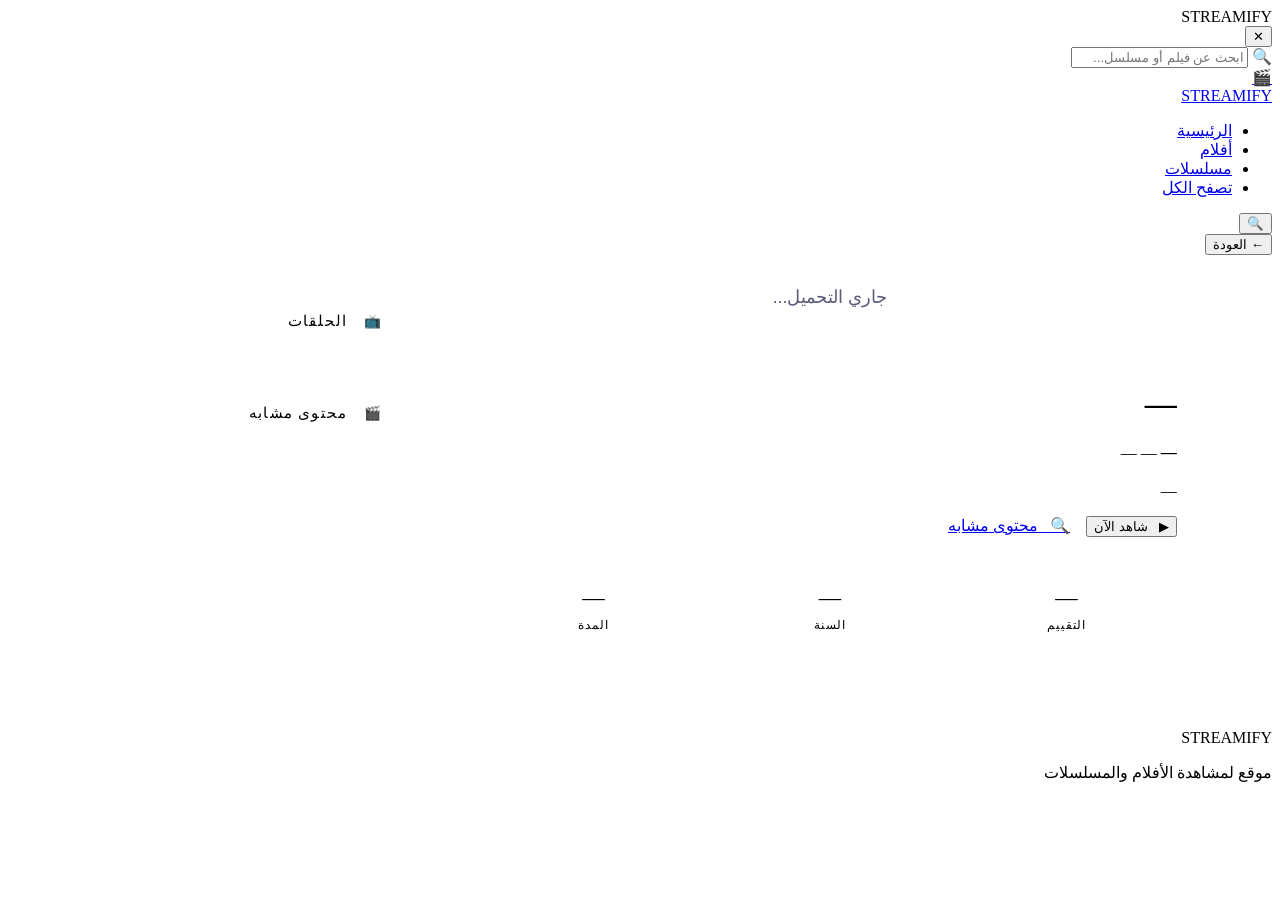
==== player.html @ 0b654dd9 "Add files via upload" ====
<!DOCTYPE html>
<html lang="ar" dir="rtl">
<head>
  <meta charset="UTF-8">
  <meta name="viewport" content="width=device-width, initial-scale=1.0">
  <title>مشاهدة — Streamify</title>
  <link rel="icon" href="data:image/svg+xml,<svg xmlns='http://www.w3.org/2000/svg' viewBox='0 0 100 100'><text y='.9em' font-size='90'>🎬</text></svg>">
  <link rel="stylesheet" href="css/style.css">
  <style>
    /* Extra player page styles */
    .player-layout {
      display: grid;
      grid-template-columns: 1fr 340px;
      gap: 2.5rem;
      max-width: 1400px;
      margin: 0 auto;
      padding: 2rem 5% 4rem;
      align-items: start;
    }

    @media (max-width: 1024px) {
      .player-layout { grid-template-columns: 1fr; }
    }

    /* Left: Video + Info */
    .player-main {}

    /* Right: Episodes / Related */
    .player-sidebar {}

    /* Info Section below video */
    .content-info-box {
      background: var(--bg-card);
      border: 1px solid var(--border);
      border-radius: var(--radius-lg);
      padding: 2rem;
      margin-top: 1.5rem;
    }

    .info-row {
      display: flex;
      gap: 1.5rem;
      align-items: flex-start;
      margin-bottom: 1.5rem;
    }

    .info-poster {
      width: 120px;
      flex-shrink: 0;
      border-radius: var(--radius);
      overflow: hidden;
      box-shadow: var(--shadow-card);
    }

    .info-poster img {
      width: 100%;
      object-fit: cover;
    }

    .info-text { flex: 1; }

    .stat-grid {
      display: grid;
      grid-template-columns: repeat(3, 1fr);
      gap: 1rem;
      margin-top: 1.5rem;
      padding-top: 1.5rem;
      border-top: 1px solid var(--border);
    }

    .stat-item {
      text-align: center;
    }

    .stat-value {
      font-family: var(--font-display);
      font-size: 1.4rem;
      color: var(--accent);
      display: block;
      margin-bottom: 0.25rem;
    }

    .stat-label {
      font-family: var(--font-ui);
      font-size: 0.75rem;
      letter-spacing: 0.08em;
      color: var(--text-muted);
      text-transform: uppercase;
    }

    /* Sidebar panel */
    .sidebar-panel {
      background: var(--bg-card);
      border: 1px solid var(--border);
      border-radius: var(--radius-lg);
      overflow: hidden;
      position: sticky;
      top: calc(var(--nav-height) + 1.5rem);
    }

    .sidebar-panel-header {
      padding: 1.25rem 1.5rem;
      border-bottom: 1px solid var(--border);
      font-family: var(--font-display);
      font-size: 0.95rem;
      letter-spacing: 0.08em;
      display: flex;
      align-items: center;
      gap: 0.75rem;
    }

    .sidebar-panel-header .icon {
      width: 28px; height: 28px;
      background: linear-gradient(135deg, var(--accent), var(--accent-light));
      border-radius: 6px;
      display: flex;
      align-items: center;
      justify-content: center;
      font-size: 0.85rem;
    }

    /* Related mini-cards in sidebar */
    .related-mini {
      padding: 1rem;
      display: flex;
      flex-direction: column;
      gap: 0.75rem;
      max-height: 500px;
      overflow-y: auto;
    }

    .mini-card {
      display: flex;
      gap: 0.75rem;
      align-items: center;
      padding: 0.6rem;
      border-radius: var(--radius);
      cursor: pointer;
      transition: var(--transition);
      border: 1px solid transparent;
    }

    .mini-card:hover {
      background: var(--bg-card-hover);
      border-color: var(--border);
    }

    .mini-card img {
      width: 60px; height: 85px;
      object-fit: cover;
      border-radius: 6px;
      flex-shrink: 0;
      background: var(--bg-secondary);
    }

    .mini-card-info { flex: 1; min-width: 0; }

    .mini-card-title {
      font-family: var(--font-ui);
      font-size: 0.88rem;
      font-weight: 600;
      margin-bottom: 0.35rem;
      white-space: nowrap;
      overflow: hidden;
      text-overflow: ellipsis;
    }

    .mini-card-sub {
      font-size: 0.75rem;
      color: var(--text-muted);
      font-family: var(--font-ui);
      display: flex;
      gap: 0.5rem;
    }

    .mini-card-play {
      width: 32px; height: 32px;
      background: rgba(201,168,76,0.15);
      border: 1px solid var(--accent);
      border-radius: 50%;
      display: flex;
      align-items: center;
      justify-content: center;
      color: var(--accent);
      font-size: 0.75rem;
      flex-shrink: 0;
      transition: var(--transition);
    }

    .mini-card:hover .mini-card-play {
      background: var(--accent);
      color: #0a0806;
    }
  </style>
</head>
<body data-page="player">

  <!-- Loader -->
  <div class="loader-screen" id="loader">
    <div class="loader-logo">STREAMIFY</div>
    <div class="loader-bar"><div class="loader-bar-fill"></div></div>
  </div>

  <!-- Search Overlay -->
  <div class="search-overlay" id="searchOverlay">
    <button class="search-overlay-close">✕</button>
    <div class="search-input-wrap">
      <span class="search-icon">🔍</span>
      <input type="text" id="searchInput" placeholder="ابحث عن فيلم أو مسلسل...">
    </div>
    <div class="search-results" id="searchResults"></div>
  </div>

  <!-- Navigation -->
  <nav class="navbar scrolled">
    <div class="nav-inner">
      <a href="index.html" class="nav-logo">
        <div class="logo-icon">🎬</div>
        <span class="logo-text">STREAMIFY</span>
      </a>
      <ul class="nav-links">
        <li><a href="index.html">الرئيسية</a></li>
        <li><a href="browse.html?filter=movies">أفلام</a></li>
        <li><a href="browse.html?filter=series">مسلسلات</a></li>
        <li><a href="browse.html">تصفح الكل</a></li>
      </ul>
      <div class="nav-right">
        <button class="search-btn">🔍</button>
      </div>
    </div>
  </nav>

  <!-- ═══════════════════════════════════════════
       PLAYER HERO (Backdrop)
       ═══════════════════════════════════════ -->
  <div class="player-hero">
    <div class="player-backdrop" id="playerBackdrop"></div>
    <div style="position:relative;z-index:1;max-width:1400px;margin:0 auto;padding:calc(var(--nav-height) + 1.5rem) 5% 0;">
      <!-- Back Button -->
      <button class="back-btn" onclick="history.back()">
        ← العودة
      </button>
    </div>
  </div>

  <!-- ═══════════════════════════════════════════
       MAIN PLAYER LAYOUT
       ═══════════════════════════════════════ -->
  <div class="player-layout">

    <!-- LEFT: Video + Content Info -->
    <div class="player-main">

      <!-- Video Player -->
      <div class="video-wrapper" id="videoWrap">
        <!-- Video injected by JS -->
        <div style="display:flex;align-items:center;justify-content:center;height:100%;color:#5a5a7a;font-family:'Rajdhani',sans-serif;font-size:1.1rem;">
          جاري التحميل...
        </div>
      </div>

      <!-- Content Info Card -->
      <div class="content-info-box">
        <div class="info-row">
          <!-- Poster (hidden on small screens) -->
          <div class="info-poster" id="infoPoster">
            <img src="" alt="" id="posterImg" onerror="this.parentElement.style.display='none'">
          </div>

          <!-- Text Info -->
          <div class="info-text">
            <h1 class="player-title" id="contentTitle">—</h1>

            <div class="player-meta" id="playerMeta">
              <span id="contentRating" style="color:var(--accent);font-family:var(--font-ui);font-weight:600;">—</span>
              <span id="contentYear" style="color:var(--text-secondary);font-family:var(--font-ui);">—</span>
              <span id="contentDuration" style="color:var(--text-secondary);font-family:var(--font-ui);">—</span>
            </div>

            <div id="contentGenres" style="display:flex;gap:0.5rem;flex-wrap:wrap;margin-bottom:1.25rem;"></div>

            <p class="player-desc" id="contentDesc">—</p>

            <div style="display:flex;gap:1rem;flex-wrap:wrap;">
              <button class="btn btn-primary" onclick="document.getElementById('videoWrap').scrollIntoView({behavior:'smooth'})">
                ▶ &nbsp; شاهد الآن
              </button>
              <a href="browse.html" class="btn btn-secondary">
                🔍 &nbsp; محتوى مشابه
              </a>
            </div>
          </div>
        </div>

        <!-- Stats Grid -->
        <div class="stat-grid">
          <div class="stat-item">
            <span class="stat-value" id="statRating">—</span>
            <span class="stat-label">التقييم</span>
          </div>
          <div class="stat-item">
            <span class="stat-value" id="statYear">—</span>
            <span class="stat-label">السنة</span>
          </div>
          <div class="stat-item">
            <span class="stat-value" id="statDuration">—</span>
            <span class="stat-label">المدة</span>
          </div>
        </div>
      </div>

    </div>

    <!-- RIGHT: Sidebar (Episodes or Related) -->
    <div class="player-sidebar">

      <!-- Episodes Panel (for series — shown/hidden by JS) -->
      <div class="sidebar-panel" id="episodesPanel">
        <div class="sidebar-panel-header">
          <div class="icon">📺</div>
          الحلقات
        </div>
        <div class="season-selector" id="seasonSelector"></div>
        <div class="episodes-list" id="episodesList"></div>
      </div>

      <!-- Related Content Panel -->
      <div class="sidebar-panel" style="margin-top:1.5rem;" id="relatedPanel">
        <div class="sidebar-panel-header">
          <div class="icon">🎬</div>
          محتوى مشابه
        </div>
        <div class="related-mini" id="relatedGrid"></div>
      </div>

    </div>

  </div>

  <!-- Footer -->
  <footer>
    <div class="footer-inner">
      <div class="footer-logo">STREAMIFY</div>
      <p class="footer-text">موقع لمشاهدة الأفلام والمسلسلات</p>
    </div>
  </footer>

  <div class="toast" id="toast"></div>

  <script src="js/content.js"></script>
  <script src="js/app.js"></script>
  <script>
    // ─── Patch player page for sidebar related cards ──────────
    // Override renderRelated to use mini-card style in sidebar
    document.addEventListener('DOMContentLoaded', () => {
      // Wait for initPlayerPage to run, then patch relatedGrid
      setTimeout(() => {
        const relatedGrid = document.getElementById('relatedGrid');
        if (!relatedGrid) return;

        const params  = new URLSearchParams(location.search);
        const id      = params.get('id');
        const type    = params.get('type') || 'movie';

        const ALL = [
          ...STREAMIFY_DATA.movies.map(m => ({ ...m, type: 'movie' })),
          ...STREAMIFY_DATA.series.map(s => ({ ...s, type: 'series' }))
        ];

        const related = ALL.filter(i => i.id !== id && i.type === type).slice(0, 8);

        relatedGrid.innerHTML = related.map(item => `
          <div class="mini-card" onclick="location.href='player.html?id=${item.id}&type=${item.type}'">
            <img src="${item.poster}" alt="${item.titleAr || item.title}"
                 onerror="this.src='data:image/svg+xml,%3Csvg xmlns=\'http://www.w3.org/2000/svg\' width=\'60\' height=\'85\'%3E%3Crect fill=\'%2312121f\' width=\'60\' height=\'85\'/%3E%3C/svg%3E'">
            <div class="mini-card-info">
              <div class="mini-card-title">${item.titleAr || item.title}</div>
              <div class="mini-card-sub">
                <span>⭐ ${item.rating}</span>
                <span>${item.year}</span>
              </div>
            </div>
            <div class="mini-card-play">▶</div>
          </div>`
        ).join('');

        // Also fill stat grid
        const content = type === 'movie'
          ? (STREAMIFY_DATA.movies.find(m => m.id === id) || STREAMIFY_DATA.featured)
          : STREAMIFY_DATA.series.find(s => s.id === id);

        if (content) {
          const sr = document.getElementById('statRating');
          const sy = document.getElementById('statYear');
          const sd = document.getElementById('statDuration');
          const pi = document.getElementById('posterImg');

          if (sr) sr.textContent = content.rating || '—';
          if (sy) sy.textContent = content.year || '—';
          if (sd) sd.textContent = content.duration || (content.seasons ? content.seasons : '—');
          if (pi) { pi.src = content.poster; pi.alt = content.title; }
        }

      }, 200);
    });
  </script>
</body>
</html>
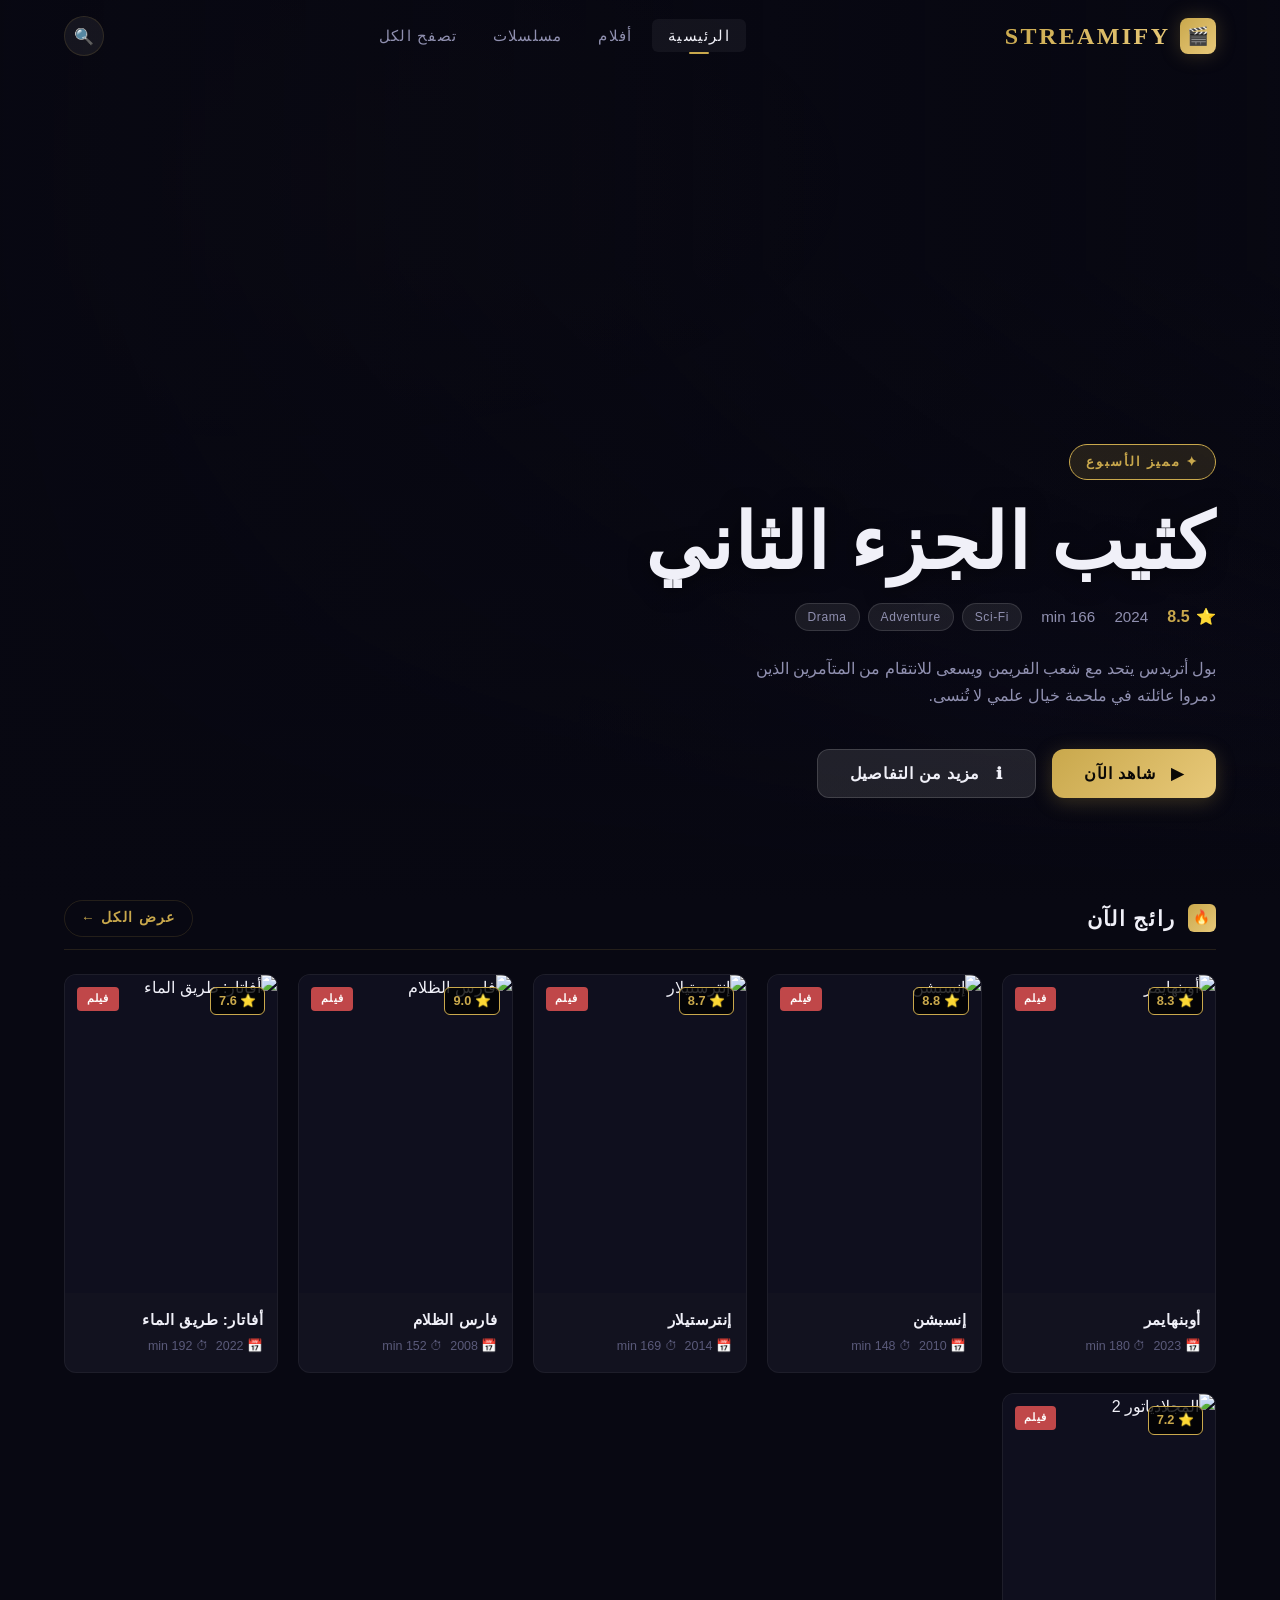
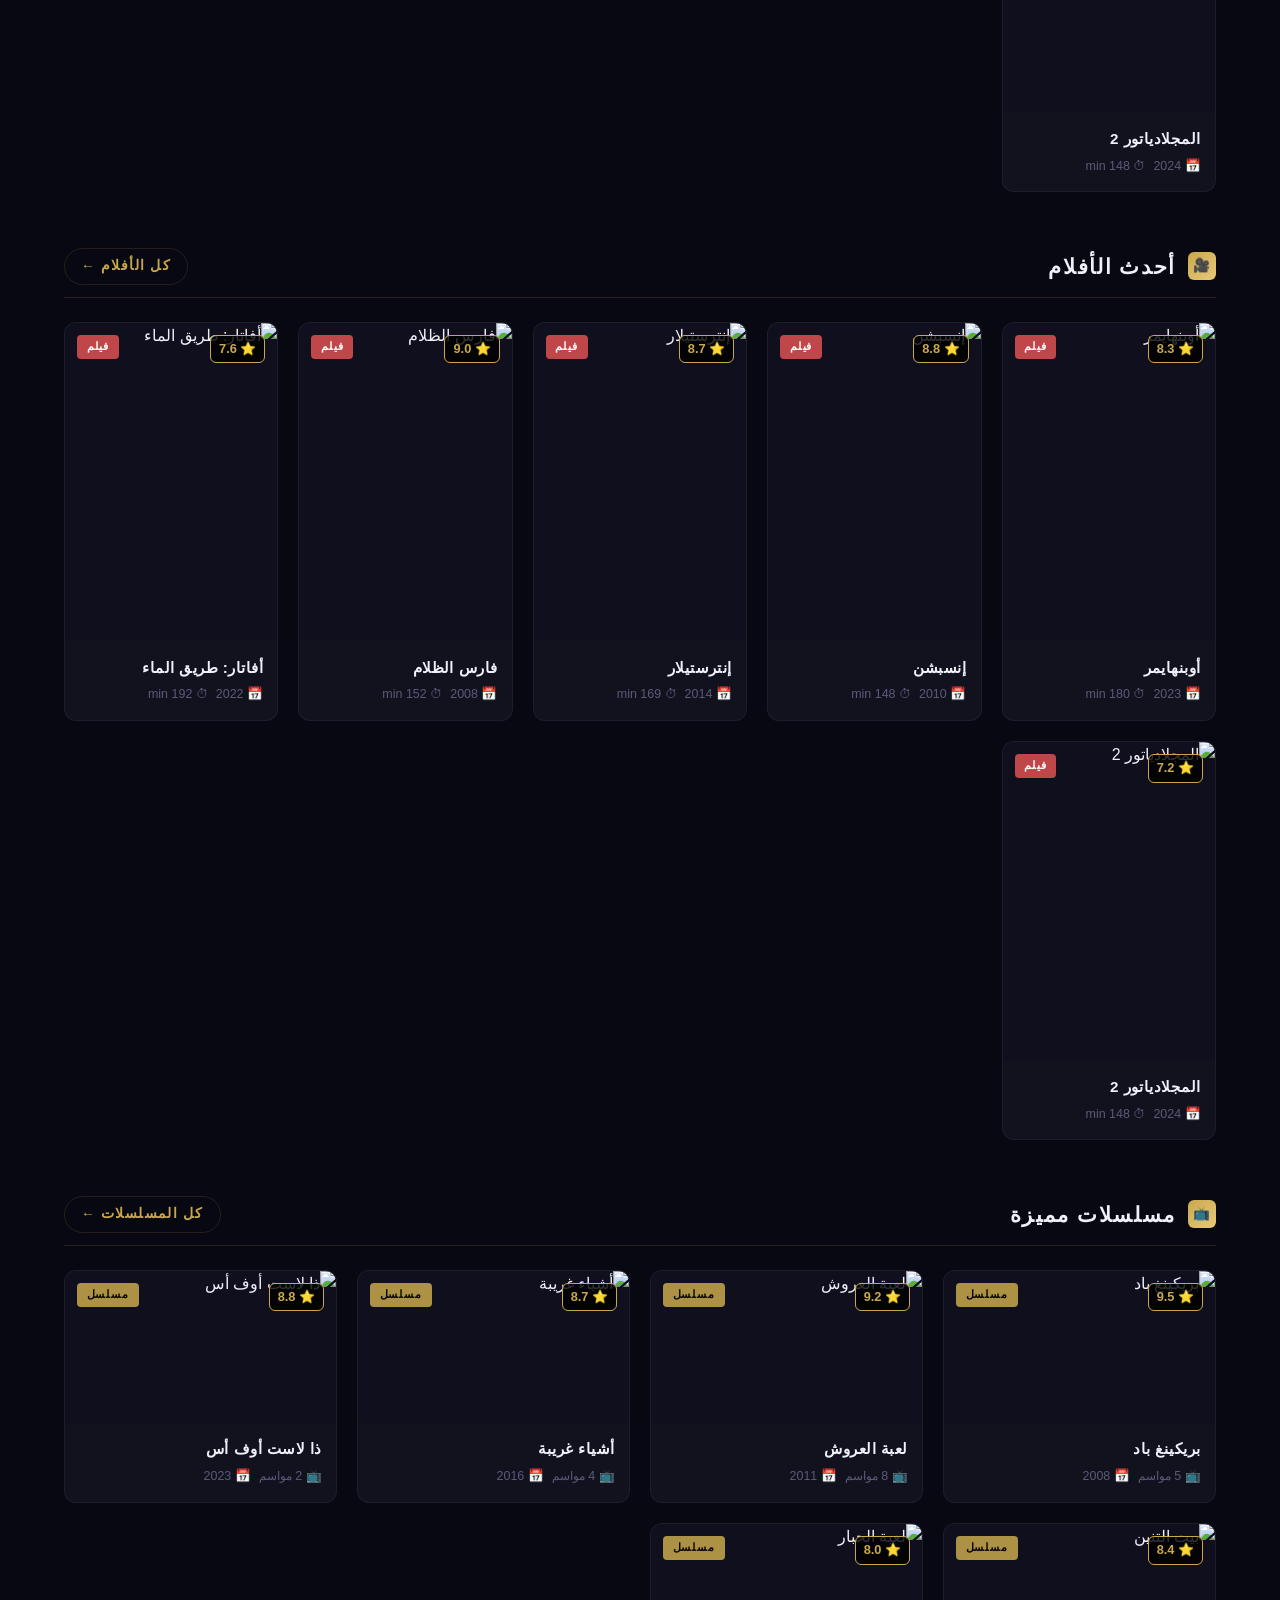
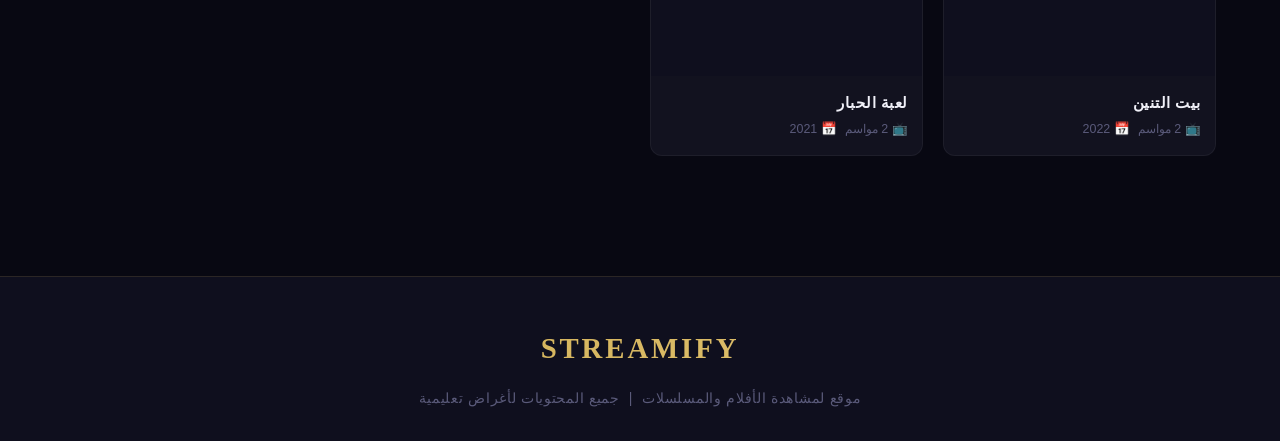
==== commit f68b3d4b: "Update player.html" ====
--- a/player.html
+++ b/player.html
@@ -7,201 +7,47 @@
   <link rel="icon" href="data:image/svg+xml,<svg xmlns='http://www.w3.org/2000/svg' viewBox='0 0 100 100'><text y='.9em' font-size='90'>🎬</text></svg>">
   <link rel="stylesheet" href="css/style.css">
   <style>
-    /* Extra player page styles */
-    .player-layout {
-      display: grid;
-      grid-template-columns: 1fr 340px;
-      gap: 2.5rem;
-      max-width: 1400px;
-      margin: 0 auto;
-      padding: 2rem 5% 4rem;
-      align-items: start;
-    }
-
-    @media (max-width: 1024px) {
-      .player-layout { grid-template-columns: 1fr; }
-    }
-
-    /* Left: Video + Info */
-    .player-main {}
-
-    /* Right: Episodes / Related */
-    .player-sidebar {}
-
-    /* Info Section below video */
-    .content-info-box {
-      background: var(--bg-card);
-      border: 1px solid var(--border);
-      border-radius: var(--radius-lg);
-      padding: 2rem;
-      margin-top: 1.5rem;
-    }
-
-    .info-row {
-      display: flex;
-      gap: 1.5rem;
-      align-items: flex-start;
-      margin-bottom: 1.5rem;
-    }
-
-    .info-poster {
-      width: 120px;
-      flex-shrink: 0;
-      border-radius: var(--radius);
-      overflow: hidden;
-      box-shadow: var(--shadow-card);
-    }
-
-    .info-poster img {
-      width: 100%;
-      object-fit: cover;
-    }
-
+    .player-layout { display: grid; grid-template-columns: 1fr 340px; gap: 2.5rem; max-width: 1400px; margin: 0 auto; padding: 2rem 5% 4rem; align-items: start; }
+    @media (max-width: 1024px) { .player-layout { grid-template-columns: 1fr; } }
+    .content-info-box { background: var(--bg-card); border: 1px solid var(--border); border-radius: var(--radius-lg); padding: 2rem; margin-top: 1.5rem; }
+    .info-row { display: flex; gap: 1.5rem; align-items: flex-start; margin-bottom: 1.5rem; }
+    .info-poster { width: 120px; flex-shrink: 0; border-radius: var(--radius); overflow: hidden; box-shadow: var(--shadow-card); }
+    .info-poster img { width: 100%; object-fit: cover; }
     .info-text { flex: 1; }
-
-    .stat-grid {
-      display: grid;
-      grid-template-columns: repeat(3, 1fr);
-      gap: 1rem;
-      margin-top: 1.5rem;
-      padding-top: 1.5rem;
-      border-top: 1px solid var(--border);
-    }
-
-    .stat-item {
-      text-align: center;
-    }
-
-    .stat-value {
-      font-family: var(--font-display);
-      font-size: 1.4rem;
-      color: var(--accent);
-      display: block;
-      margin-bottom: 0.25rem;
-    }
-
-    .stat-label {
-      font-family: var(--font-ui);
-      font-size: 0.75rem;
-      letter-spacing: 0.08em;
-      color: var(--text-muted);
-      text-transform: uppercase;
-    }
-
-    /* Sidebar panel */
-    .sidebar-panel {
-      background: var(--bg-card);
-      border: 1px solid var(--border);
-      border-radius: var(--radius-lg);
-      overflow: hidden;
-      position: sticky;
-      top: calc(var(--nav-height) + 1.5rem);
-    }
-
-    .sidebar-panel-header {
-      padding: 1.25rem 1.5rem;
-      border-bottom: 1px solid var(--border);
-      font-family: var(--font-display);
-      font-size: 0.95rem;
-      letter-spacing: 0.08em;
-      display: flex;
-      align-items: center;
-      gap: 0.75rem;
-    }
-
-    .sidebar-panel-header .icon {
-      width: 28px; height: 28px;
-      background: linear-gradient(135deg, var(--accent), var(--accent-light));
-      border-radius: 6px;
-      display: flex;
-      align-items: center;
-      justify-content: center;
-      font-size: 0.85rem;
-    }
-
-    /* Related mini-cards in sidebar */
-    .related-mini {
-      padding: 1rem;
-      display: flex;
-      flex-direction: column;
-      gap: 0.75rem;
-      max-height: 500px;
-      overflow-y: auto;
-    }
-
-    .mini-card {
-      display: flex;
-      gap: 0.75rem;
-      align-items: center;
-      padding: 0.6rem;
-      border-radius: var(--radius);
-      cursor: pointer;
-      transition: var(--transition);
-      border: 1px solid transparent;
-    }
-
-    .mini-card:hover {
-      background: var(--bg-card-hover);
-      border-color: var(--border);
-    }
-
-    .mini-card img {
-      width: 60px; height: 85px;
-      object-fit: cover;
-      border-radius: 6px;
-      flex-shrink: 0;
-      background: var(--bg-secondary);
-    }
-
+    .stat-grid { display: grid; grid-template-columns: repeat(3,1fr); gap: 1rem; margin-top: 1.5rem; padding-top: 1.5rem; border-top: 1px solid var(--border); }
+    .stat-item { text-align: center; }
+    .stat-value { font-family: var(--font-display); font-size: 1.4rem; color: var(--accent); display: block; margin-bottom: .25rem; }
+    .stat-label { font-family: var(--font-ui); font-size: .75rem; letter-spacing: .08em; color: var(--text-muted); text-transform: uppercase; }
+
+    /* Servers Bar */
+    .servers-bar { display: flex; align-items: center; gap: .6rem; flex-wrap: wrap; margin-bottom: .75rem; padding: .75rem 1rem; background: var(--bg-card); border: 1px solid var(--border); border-radius: var(--radius); }
+    .servers-label { font-family: var(--font-ui); font-size: .8rem; font-weight: 700; letter-spacing: .1em; text-transform: uppercase; color: var(--text-muted); margin-left: .5rem; }
+    .server-btn { padding: .4rem 1rem; border-radius: 20px; font-family: var(--font-ui); font-size: .85rem; font-weight: 600; border: 1px solid var(--border); color: var(--text-secondary); background: transparent; cursor: pointer; transition: var(--transition); white-space: nowrap; }
+    .server-btn:hover { border-color: var(--accent); color: var(--accent); }
+    .server-btn.active { background: linear-gradient(135deg,var(--accent),var(--accent-light)); border-color: transparent; color: #0a0806; }
+
+    /* Sidebar */
+    .sidebar-panel { background: var(--bg-card); border: 1px solid var(--border); border-radius: var(--radius-lg); overflow: hidden; position: sticky; top: calc(var(--nav-height) + 1.5rem); }
+    .sidebar-panel-header { padding: 1.25rem 1.5rem; border-bottom: 1px solid var(--border); font-family: var(--font-display); font-size: .95rem; letter-spacing: .08em; display: flex; align-items: center; gap: .75rem; }
+    .sidebar-panel-header .icon { width: 28px; height: 28px; background: linear-gradient(135deg,var(--accent),var(--accent-light)); border-radius: 6px; display: flex; align-items: center; justify-content: center; font-size: .85rem; }
+    .related-mini { padding: 1rem; display: flex; flex-direction: column; gap: .75rem; max-height: 500px; overflow-y: auto; }
+    .mini-card { display: flex; gap: .75rem; align-items: center; padding: .6rem; border-radius: var(--radius); cursor: pointer; transition: var(--transition); border: 1px solid transparent; }
+    .mini-card:hover { background: var(--bg-card-hover); border-color: var(--border); }
+    .mini-card img { width: 60px; height: 85px; object-fit: cover; border-radius: 6px; flex-shrink: 0; background: var(--bg-secondary); }
     .mini-card-info { flex: 1; min-width: 0; }
-
-    .mini-card-title {
-      font-family: var(--font-ui);
-      font-size: 0.88rem;
-      font-weight: 600;
-      margin-bottom: 0.35rem;
-      white-space: nowrap;
-      overflow: hidden;
-      text-overflow: ellipsis;
-    }
-
-    .mini-card-sub {
-      font-size: 0.75rem;
-      color: var(--text-muted);
-      font-family: var(--font-ui);
-      display: flex;
-      gap: 0.5rem;
-    }
-
-    .mini-card-play {
-      width: 32px; height: 32px;
-      background: rgba(201,168,76,0.15);
-      border: 1px solid var(--accent);
-      border-radius: 50%;
-      display: flex;
-      align-items: center;
-      justify-content: center;
-      color: var(--accent);
-      font-size: 0.75rem;
-      flex-shrink: 0;
-      transition: var(--transition);
-    }
-
-    .mini-card:hover .mini-card-play {
-      background: var(--accent);
-      color: #0a0806;
-    }
+    .mini-card-title { font-family: var(--font-ui); font-size: .88rem; font-weight: 600; margin-bottom: .35rem; white-space: nowrap; overflow: hidden; text-overflow: ellipsis; }
+    .mini-card-sub { font-size: .75rem; color: var(--text-muted); font-family: var(--font-ui); display: flex; gap: .5rem; }
+    .mini-card-play { width: 32px; height: 32px; background: rgba(201,168,76,.15); border: 1px solid var(--accent); border-radius: 50%; display: flex; align-items: center; justify-content: center; color: var(--accent); font-size: .75rem; flex-shrink: 0; transition: var(--transition); }
+    .mini-card:hover .mini-card-play { background: var(--accent); color: #0a0806; }
   </style>
 </head>
 <body data-page="player">
 
-  <!-- Loader -->
   <div class="loader-screen" id="loader">
     <div class="loader-logo">STREAMIFY</div>
     <div class="loader-bar"><div class="loader-bar-fill"></div></div>
   </div>
 
-  <!-- Search Overlay -->
   <div class="search-overlay" id="searchOverlay">
     <button class="search-overlay-close">✕</button>
     <div class="search-input-wrap">
@@ -211,7 +57,6 @@
     <div class="search-results" id="searchResults"></div>
   </div>
 
-  <!-- Navigation -->
   <nav class="navbar scrolled">
     <div class="nav-inner">
       <a href="index.html" class="nav-logo">
@@ -224,185 +69,217 @@
         <li><a href="browse.html?filter=series">مسلسلات</a></li>
         <li><a href="browse.html">تصفح الكل</a></li>
       </ul>
-      <div class="nav-right">
-        <button class="search-btn">🔍</button>
-      </div>
+      <div class="nav-right"><button class="search-btn">🔍</button></div>
     </div>
   </nav>
 
-  <!-- ═══════════════════════════════════════════
-       PLAYER HERO (Backdrop)
-       ═══════════════════════════════════════ -->
   <div class="player-hero">
     <div class="player-backdrop" id="playerBackdrop"></div>
     <div style="position:relative;z-index:1;max-width:1400px;margin:0 auto;padding:calc(var(--nav-height) + 1.5rem) 5% 0;">
-      <!-- Back Button -->
-      <button class="back-btn" onclick="history.back()">
-        ← العودة
-      </button>
-    </div>
-  </div>
-
-  <!-- ═══════════════════════════════════════════
-       MAIN PLAYER LAYOUT
-       ═══════════════════════════════════════ -->
+      <button class="back-btn" onclick="history.back()">← العودة</button>
+    </div>
+  </div>
+
   <div class="player-layout">
-
-    <!-- LEFT: Video + Content Info -->
     <div class="player-main">
 
-      <!-- Video Player -->
+      <!-- Servers Bar -->
+      <div class="servers-bar" id="serversBar" style="display:none;">
+        <span class="servers-label">🖥️ السرفر:</span>
+      </div>
+
+      <!-- Video -->
       <div class="video-wrapper" id="videoWrap">
-        <!-- Video injected by JS -->
-        <div style="display:flex;align-items:center;justify-content:center;height:100%;color:#5a5a7a;font-family:'Rajdhani',sans-serif;font-size:1.1rem;">
-          جاري التحميل...
-        </div>
-      </div>
-
-      <!-- Content Info Card -->
+        <div style="display:flex;align-items:center;justify-content:center;height:100%;color:#5a5a7a;font-family:'Rajdhani',sans-serif;font-size:1.1rem;">جاري التحميل...</div>
+      </div>
+
+      <!-- Info -->
       <div class="content-info-box">
         <div class="info-row">
-          <!-- Poster (hidden on small screens) -->
           <div class="info-poster" id="infoPoster">
             <img src="" alt="" id="posterImg" onerror="this.parentElement.style.display='none'">
           </div>
-
-          <!-- Text Info -->
           <div class="info-text">
             <h1 class="player-title" id="contentTitle">—</h1>
-
-            <div class="player-meta" id="playerMeta">
+            <div class="player-meta">
               <span id="contentRating" style="color:var(--accent);font-family:var(--font-ui);font-weight:600;">—</span>
               <span id="contentYear" style="color:var(--text-secondary);font-family:var(--font-ui);">—</span>
               <span id="contentDuration" style="color:var(--text-secondary);font-family:var(--font-ui);">—</span>
             </div>
-
-            <div id="contentGenres" style="display:flex;gap:0.5rem;flex-wrap:wrap;margin-bottom:1.25rem;"></div>
-
+            <div id="contentGenres" style="display:flex;gap:.5rem;flex-wrap:wrap;margin-bottom:1.25rem;"></div>
             <p class="player-desc" id="contentDesc">—</p>
-
             <div style="display:flex;gap:1rem;flex-wrap:wrap;">
-              <button class="btn btn-primary" onclick="document.getElementById('videoWrap').scrollIntoView({behavior:'smooth'})">
-                ▶ &nbsp; شاهد الآن
-              </button>
-              <a href="browse.html" class="btn btn-secondary">
-                🔍 &nbsp; محتوى مشابه
-              </a>
+              <button class="btn btn-primary" onclick="document.getElementById('videoWrap').scrollIntoView({behavior:'smooth'})">▶ &nbsp; شاهد الآن</button>
+              <a href="browse.html" class="btn btn-secondary">🔍 &nbsp; محتوى مشابه</a>
             </div>
           </div>
         </div>
-
-        <!-- Stats Grid -->
         <div class="stat-grid">
-          <div class="stat-item">
-            <span class="stat-value" id="statRating">—</span>
-            <span class="stat-label">التقييم</span>
-          </div>
-          <div class="stat-item">
-            <span class="stat-value" id="statYear">—</span>
-            <span class="stat-label">السنة</span>
-          </div>
-          <div class="stat-item">
-            <span class="stat-value" id="statDuration">—</span>
-            <span class="stat-label">المدة</span>
-          </div>
+          <div class="stat-item"><span class="stat-value" id="statRating">—</span><span class="stat-label">التقييم</span></div>
+          <div class="stat-item"><span class="stat-value" id="statYear">—</span><span class="stat-label">السنة</span></div>
+          <div class="stat-item"><span class="stat-value" id="statDuration">—</span><span class="stat-label">المدة / مواسم</span></div>
         </div>
       </div>
-
-    </div>
-
-    <!-- RIGHT: Sidebar (Episodes or Related) -->
+    </div>
+
     <div class="player-sidebar">
-
-      <!-- Episodes Panel (for series — shown/hidden by JS) -->
       <div class="sidebar-panel" id="episodesPanel">
-        <div class="sidebar-panel-header">
-          <div class="icon">📺</div>
-          الحلقات
-        </div>
+        <div class="sidebar-panel-header"><div class="icon">📺</div>الحلقات</div>
         <div class="season-selector" id="seasonSelector"></div>
         <div class="episodes-list" id="episodesList"></div>
       </div>
-
-      <!-- Related Content Panel -->
-      <div class="sidebar-panel" style="margin-top:1.5rem;" id="relatedPanel">
-        <div class="sidebar-panel-header">
-          <div class="icon">🎬</div>
-          محتوى مشابه
-        </div>
+      <div class="sidebar-panel" style="margin-top:1.5rem;">
+        <div class="sidebar-panel-header"><div class="icon">🎬</div>محتوى مشابه</div>
         <div class="related-mini" id="relatedGrid"></div>
       </div>
-
-    </div>
-
-  </div>
-
-  <!-- Footer -->
+    </div>
+  </div>
+
   <footer>
     <div class="footer-inner">
       <div class="footer-logo">STREAMIFY</div>
       <p class="footer-text">موقع لمشاهدة الأفلام والمسلسلات</p>
     </div>
   </footer>
-
   <div class="toast" id="toast"></div>
 
   <script src="js/content.js"></script>
   <script src="js/app.js"></script>
   <script>
-    // ─── Patch player page for sidebar related cards ──────────
-    // Override renderRelated to use mini-card style in sidebar
-    document.addEventListener('DOMContentLoaded', () => {
-      // Wait for initPlayerPage to run, then patch relatedGrid
-      setTimeout(() => {
-        const relatedGrid = document.getElementById('relatedGrid');
-        if (!relatedGrid) return;
-
-        const params  = new URLSearchParams(location.search);
-        const id      = params.get('id');
-        const type    = params.get('type') || 'movie';
-
-        const ALL = [
-          ...STREAMIFY_DATA.movies.map(m => ({ ...m, type: 'movie' })),
-          ...STREAMIFY_DATA.series.map(s => ({ ...s, type: 'series' }))
-        ];
-
+  // ══════════════════════════════════════════════════════════
+  //  Multi-server video injection
+  // ══════════════════════════════════════════════════════════
+  function injectVideo(url, videoWrap) {
+    if (!url) {
+      videoWrap.innerHTML = `<div style="display:flex;align-items:center;justify-content:center;height:100%;color:#9090b0;font-family:'Rajdhani',sans-serif;font-size:1.1rem;flex-direction:column;gap:1rem;"><span style="font-size:3rem">🎬</span>الفيديو غير متاح</div>`;
+      return;
+    }
+    if (url.match(/\.(mp4|mkv|webm|m3u8)(\?|$)/i)) {
+      videoWrap.innerHTML = `<video controls src="${url}" style="position:absolute;inset:0;width:100%;height:100%;"></video>`;
+    } else {
+      videoWrap.innerHTML = `<iframe src="${url}" allowfullscreen allow="autoplay; encrypted-media; fullscreen" referrerpolicy="no-referrer"></iframe>`;
+    }
+  }
+
+  function loadEpisodeWithServers(ep) {
+    const videoWrap = document.getElementById('videoWrap');
+    const serversBar = document.getElementById('serversBar');
+    const servers = ep.servers || [];
+
+    if (servers.length > 1 && serversBar) {
+      serversBar.style.display = 'flex';
+      // Clear old buttons (keep label)
+      serversBar.innerHTML = '<span class="servers-label">🖥️ السرفر:</span>';
+      servers.forEach((srv, i) => {
+        const btn = document.createElement('button');
+        btn.className = 'server-btn' + (i === 0 ? ' active' : '');
+        btn.textContent = srv.label || `سرفر ${i + 1}`;
+        btn.addEventListener('click', () => {
+          serversBar.querySelectorAll('.server-btn').forEach(b => b.classList.remove('active'));
+          btn.classList.add('active');
+          injectVideo(srv.url, videoWrap);
+        });
+        serversBar.appendChild(btn);
+      });
+      injectVideo(servers[0].url, videoWrap);
+    } else {
+      if (serversBar) serversBar.style.display = 'none';
+      injectVideo(ep.videoUrl || (servers[0] && servers[0].url) || '', videoWrap);
+    }
+  }
+
+  // ══════════════════════════════════════════════════════════
+  //  Override episode rendering to use multi-server support
+  // ══════════════════════════════════════════════════════════
+  document.addEventListener('DOMContentLoaded', () => {
+    setTimeout(() => {
+      const params = new URLSearchParams(location.search);
+      const id     = params.get('id');
+      const type   = params.get('type') || 'movie';
+
+      const ALL = [
+        ...STREAMIFY_DATA.movies.map(m => ({ ...m, type: 'movie' })),
+        ...STREAMIFY_DATA.series.map(s => ({ ...s, type: 'series' }))
+      ];
+
+      const content = type === 'movie'
+        ? (STREAMIFY_DATA.movies.find(m => m.id === id) || (STREAMIFY_DATA.featured.id === id ? STREAMIFY_DATA.featured : null))
+        : STREAMIFY_DATA.series.find(s => s.id === id);
+
+      if (!content) return;
+
+      // Poster + stats
+      const pi = document.getElementById('posterImg');
+      if (pi) { pi.src = content.poster; pi.alt = content.title; }
+      const sr = document.getElementById('statRating'), sy = document.getElementById('statYear'), sd = document.getElementById('statDuration');
+      if (sr) sr.textContent = content.rating || '—';
+      if (sy) sy.textContent = content.year || '—';
+      if (sd) sd.textContent = content.duration || (content.seasons ? content.seasons + ' مواسم' : '—');
+
+      // Re-render episodes with multi-server support
+      if (type === 'series' && content.seasons_data) {
+        const epPanel = document.getElementById('episodesPanel');
+        const seasonSel = document.getElementById('seasonSelector');
+        const epList = document.getElementById('episodesList');
+        if (!epPanel || !seasonSel || !epList) return;
+
+        let currentSeason = 0;
+
+        function loadSeason(idx) {
+          currentSeason = idx;
+          const sd = content.seasons_data[idx];
+          if (!sd) return;
+
+          // Season buttons
+          seasonSel.innerHTML = content.seasons_data.map((s, i) =>
+            `<button class="season-btn ${i===idx?'active':''}" data-s="${i}">الموسم ${s.season}</button>`
+          ).join('');
+          seasonSel.querySelectorAll('.season-btn').forEach(btn => {
+            btn.addEventListener('click', () => loadSeason(+btn.dataset.s));
+          });
+
+          // Episode list
+          epList.innerHTML = sd.episodes.map((ep, i) => `
+            <div class="episode-item ${i===0&&idx===0?'active':''}" data-ep="${i}">
+              <div class="ep-num">${ep.ep}</div>
+              <div class="ep-info">
+                <div class="ep-title">${ep.titleAr || ep.title}</div>
+                <div class="ep-duration">${ep.duration}</div>
+              </div>
+            </div>`).join('');
+
+          // Load first episode
+          loadEpisodeWithServers(sd.episodes[0]);
+
+          epList.querySelectorAll('.episode-item').forEach(el => {
+            el.addEventListener('click', () => {
+              epList.querySelectorAll('.episode-item').forEach(e => e.classList.remove('active'));
+              el.classList.add('active');
+              const ep = content.seasons_data[currentSeason].episodes[+el.dataset.ep];
+              loadEpisodeWithServers(ep);
+              document.getElementById('videoWrap').scrollIntoView({ behavior: 'smooth', block: 'start' });
+            });
+          });
+        }
+        loadSeason(0);
+      }
+
+      // Related mini cards
+      const relGrid = document.getElementById('relatedGrid');
+      if (relGrid) {
         const related = ALL.filter(i => i.id !== id && i.type === type).slice(0, 8);
-
-        relatedGrid.innerHTML = related.map(item => `
+        relGrid.innerHTML = related.map(item => `
           <div class="mini-card" onclick="location.href='player.html?id=${item.id}&type=${item.type}'">
-            <img src="${item.poster}" alt="${item.titleAr || item.title}"
-                 onerror="this.src='data:image/svg+xml,%3Csvg xmlns=\'http://www.w3.org/2000/svg\' width=\'60\' height=\'85\'%3E%3Crect fill=\'%2312121f\' width=\'60\' height=\'85\'/%3E%3C/svg%3E'">
+            <img src="${item.poster}" alt="${item.titleAr||item.title}" onerror="this.src='data:image/svg+xml,%3Csvg xmlns=\'http://www.w3.org/2000/svg\' width=\'60\' height=\'85\'%3E%3Crect fill=\'%2312121f\' width=\'60\' height=\'85\'/%3E%3C/svg%3E'">
             <div class="mini-card-info">
-              <div class="mini-card-title">${item.titleAr || item.title}</div>
-              <div class="mini-card-sub">
-                <span>⭐ ${item.rating}</span>
-                <span>${item.year}</span>
-              </div>
+              <div class="mini-card-title">${item.titleAr||item.title}</div>
+              <div class="mini-card-sub"><span>⭐ ${item.rating}</span><span>${item.year}</span></div>
             </div>
             <div class="mini-card-play">▶</div>
-          </div>`
-        ).join('');
-
-        // Also fill stat grid
-        const content = type === 'movie'
-          ? (STREAMIFY_DATA.movies.find(m => m.id === id) || STREAMIFY_DATA.featured)
-          : STREAMIFY_DATA.series.find(s => s.id === id);
-
-        if (content) {
-          const sr = document.getElementById('statRating');
-          const sy = document.getElementById('statYear');
-          const sd = document.getElementById('statDuration');
-          const pi = document.getElementById('posterImg');
-
-          if (sr) sr.textContent = content.rating || '—';
-          if (sy) sy.textContent = content.year || '—';
-          if (sd) sd.textContent = content.duration || (content.seasons ? content.seasons : '—');
-          if (pi) { pi.src = content.poster; pi.alt = content.title; }
-        }
-
-      }, 200);
-    });
+          </div>`).join('');
+      }
+    }, 250);
+  });
   </script>
 </body>
 </html>
--- a/css/style.css
+++ b/css/style.css
@@ -0,0 +1,1124 @@
+/* ============================================================
+   STREAMIFY — Main Stylesheet
+   Dark Cinematic Luxury Theme
+   ============================================================ */
+
+/* ─── Google Fonts ─────────────────────────────────────────── */
+@import url('https://fonts.googleapis.com/css2?family=Cinzel:wght@400;600;700&family=Raleway:wght@300;400;500;600;700&family=Rajdhani:wght@300;400;500;600;700&display=swap');
+
+/* ─── CSS Variables ─────────────────────────────────────────── */
+:root {
+  --bg-primary:    #080812;
+  --bg-secondary:  #0f0f1e;
+  --bg-card:       #12121f;
+  --bg-card-hover: #1a1a2e;
+  --accent:        #c9a84c;
+  --accent-light:  #e8c97a;
+  --accent-glow:   rgba(201, 168, 76, 0.25);
+  --red:           #e05252;
+  --text-primary:  #f0f0f8;
+  --text-secondary:#9090b0;
+  --text-muted:    #5a5a7a;
+  --border:        rgba(201, 168, 76, 0.15);
+  --border-hover:  rgba(201, 168, 76, 0.5);
+  --shadow:        0 20px 60px rgba(0, 0, 0, 0.8);
+  --shadow-card:   0 8px 32px rgba(0, 0, 0, 0.6);
+  --radius:        12px;
+  --radius-lg:     20px;
+  --font-display:  'Cinzel', serif;
+  --font-body:     'Raleway', sans-serif;
+  --font-ui:       'Rajdhani', sans-serif;
+  --nav-height:    72px;
+  --transition:    all 0.35s cubic-bezier(0.4, 0, 0.2, 1);
+}
+
+/* ─── Reset & Base ──────────────────────────────────────────── */
+*, *::before, *::after { box-sizing: border-box; margin: 0; padding: 0; }
+
+html { scroll-behavior: smooth; font-size: 16px; }
+
+body {
+  font-family: var(--font-body);
+  background-color: var(--bg-primary);
+  color: var(--text-primary);
+  min-height: 100vh;
+  overflow-x: hidden;
+  line-height: 1.6;
+}
+
+body::before {
+  content: '';
+  position: fixed;
+  top: 0; left: 0; right: 0;
+  height: 100vh;
+  background:
+    radial-gradient(ellipse 80% 50% at 20% 20%, rgba(201,168,76,0.04) 0%, transparent 60%),
+    radial-gradient(ellipse 60% 40% at 80% 80%, rgba(100,80,200,0.06) 0%, transparent 60%);
+  pointer-events: none;
+  z-index: 0;
+}
+
+a { color: inherit; text-decoration: none; }
+img { display: block; max-width: 100%; }
+button { cursor: pointer; border: none; background: none; font-family: inherit; }
+input { font-family: inherit; }
+
+/* ─── Scrollbar ─────────────────────────────────────────────── */
+::-webkit-scrollbar { width: 6px; height: 6px; }
+::-webkit-scrollbar-track { background: var(--bg-secondary); }
+::-webkit-scrollbar-thumb { background: var(--accent); border-radius: 3px; }
+::-webkit-scrollbar-thumb:hover { background: var(--accent-light); }
+
+/* ─── Navigation ────────────────────────────────────────────── */
+.navbar {
+  position: fixed;
+  top: 0; left: 0; right: 0;
+  height: var(--nav-height);
+  z-index: 1000;
+  transition: var(--transition);
+  padding: 0 5%;
+}
+
+.navbar.scrolled {
+  background: rgba(8, 8, 18, 0.97);
+  backdrop-filter: blur(20px);
+  -webkit-backdrop-filter: blur(20px);
+  border-bottom: 1px solid var(--border);
+  box-shadow: 0 4px 30px rgba(0,0,0,0.5);
+}
+
+.navbar.transparent { background: transparent; }
+
+.nav-inner {
+  max-width: 1400px;
+  margin: 0 auto;
+  height: 100%;
+  display: flex;
+  align-items: center;
+  justify-content: space-between;
+  gap: 2rem;
+}
+
+/* Logo */
+.nav-logo {
+  display: flex;
+  align-items: center;
+  gap: 0.6rem;
+  text-decoration: none;
+  flex-shrink: 0;
+}
+
+.nav-logo .logo-icon {
+  width: 36px; height: 36px;
+  background: linear-gradient(135deg, var(--accent), var(--accent-light));
+  border-radius: 8px;
+  display: flex;
+  align-items: center;
+  justify-content: center;
+  font-size: 1.1rem;
+  box-shadow: 0 0 20px var(--accent-glow);
+}
+
+.nav-logo .logo-text {
+  font-family: var(--font-display);
+  font-size: 1.5rem;
+  font-weight: 700;
+  letter-spacing: 0.1em;
+  background: linear-gradient(135deg, var(--accent), var(--accent-light));
+  -webkit-background-clip: text;
+  -webkit-text-fill-color: transparent;
+  background-clip: text;
+}
+
+/* Nav Links */
+.nav-links {
+  display: flex;
+  align-items: center;
+  gap: 0.25rem;
+  list-style: none;
+}
+
+.nav-links a {
+  padding: 0.5rem 1rem;
+  font-family: var(--font-ui);
+  font-size: 0.95rem;
+  font-weight: 500;
+  letter-spacing: 0.08em;
+  text-transform: uppercase;
+  color: var(--text-secondary);
+  border-radius: 6px;
+  transition: var(--transition);
+  position: relative;
+}
+
+.nav-links a:hover, .nav-links a.active {
+  color: var(--text-primary);
+  background: rgba(255,255,255,0.05);
+}
+
+.nav-links a.active::after {
+  content: '';
+  position: absolute;
+  bottom: -2px; left: 50%;
+  transform: translateX(-50%);
+  width: 20px; height: 2px;
+  background: var(--accent);
+  border-radius: 2px;
+}
+
+/* Nav Right */
+.nav-right {
+  display: flex;
+  align-items: center;
+  gap: 1rem;
+}
+
+.search-btn {
+  width: 40px; height: 40px;
+  border-radius: 50%;
+  background: rgba(255,255,255,0.06);
+  border: 1px solid var(--border);
+  color: var(--text-secondary);
+  display: flex;
+  align-items: center;
+  justify-content: center;
+  transition: var(--transition);
+  font-size: 1rem;
+}
+
+.search-btn:hover {
+  background: rgba(201,168,76,0.1);
+  border-color: var(--accent);
+  color: var(--accent);
+}
+
+/* ─── Search Overlay ────────────────────────────────────────── */
+.search-overlay {
+  position: fixed;
+  inset: 0;
+  z-index: 2000;
+  background: rgba(8, 8, 18, 0.96);
+  backdrop-filter: blur(20px);
+  display: flex;
+  flex-direction: column;
+  align-items: center;
+  padding: 6rem 5% 4rem;
+  opacity: 0;
+  visibility: hidden;
+  transition: var(--transition);
+}
+
+.search-overlay.active {
+  opacity: 1;
+  visibility: visible;
+}
+
+.search-overlay-close {
+  position: absolute;
+  top: 1.5rem; right: 2rem;
+  font-size: 1.8rem;
+  color: var(--text-secondary);
+  background: none;
+  border: none;
+  cursor: pointer;
+  transition: var(--transition);
+  line-height: 1;
+}
+
+.search-overlay-close:hover { color: var(--accent); }
+
+.search-input-wrap {
+  width: 100%;
+  max-width: 700px;
+  position: relative;
+  margin-bottom: 3rem;
+}
+
+.search-input-wrap input {
+  width: 100%;
+  padding: 1.2rem 1.5rem 1.2rem 3.5rem;
+  background: var(--bg-card);
+  border: 2px solid var(--border);
+  border-radius: var(--radius-lg);
+  color: var(--text-primary);
+  font-size: 1.25rem;
+  font-family: var(--font-body);
+  outline: none;
+  transition: var(--transition);
+}
+
+.search-input-wrap input:focus {
+  border-color: var(--accent);
+  box-shadow: 0 0 30px var(--accent-glow);
+}
+
+.search-input-wrap input::placeholder { color: var(--text-muted); }
+
+.search-input-wrap .search-icon {
+  position: absolute;
+  left: 1.1rem; top: 50%;
+  transform: translateY(-50%);
+  color: var(--text-muted);
+  font-size: 1.2rem;
+  pointer-events: none;
+}
+
+.search-results {
+  width: 100%;
+  max-width: 1200px;
+  display: grid;
+  grid-template-columns: repeat(auto-fill, minmax(160px, 1fr));
+  gap: 1rem;
+}
+
+/* ─── Hero Section ──────────────────────────────────────────── */
+.hero {
+  position: relative;
+  width: 100%;
+  height: 100vh;
+  min-height: 600px;
+  overflow: hidden;
+  display: flex;
+  align-items: flex-end;
+  padding-bottom: 8%;
+}
+
+.hero-bg {
+  position: absolute;
+  inset: 0;
+  background-size: cover;
+  background-position: center top;
+  transform: scale(1.05);
+  transition: transform 10s ease;
+}
+
+.hero:hover .hero-bg { transform: scale(1.0); }
+
+/* Gradient overlays for hero */
+.hero-overlay {
+  position: absolute;
+  inset: 0;
+  background:
+    linear-gradient(to right, rgba(8,8,18,0.95) 0%, rgba(8,8,18,0.6) 50%, rgba(8,8,18,0.1) 100%),
+    linear-gradient(to top, rgba(8,8,18,1) 0%, rgba(8,8,18,0.5) 30%, transparent 70%);
+}
+
+.hero-content {
+  position: relative;
+  z-index: 2;
+  max-width: 1400px;
+  margin: 0 auto;
+  padding: 0 5%;
+  width: 100%;
+}
+
+.hero-badge {
+  display: inline-flex;
+  align-items: center;
+  gap: 0.5rem;
+  padding: 0.4rem 1rem;
+  background: rgba(201,168,76,0.15);
+  border: 1px solid var(--accent);
+  border-radius: 30px;
+  font-family: var(--font-ui);
+  font-size: 0.8rem;
+  font-weight: 600;
+  letter-spacing: 0.15em;
+  text-transform: uppercase;
+  color: var(--accent);
+  margin-bottom: 1.5rem;
+  animation: fadeInUp 0.6s ease both;
+}
+
+.hero-title {
+  font-family: var(--font-display);
+  font-size: clamp(2.5rem, 6vw, 5rem);
+  font-weight: 700;
+  line-height: 1.05;
+  letter-spacing: 0.02em;
+  margin-bottom: 1.2rem;
+  max-width: 650px;
+  text-shadow: 0 2px 20px rgba(0,0,0,0.5);
+  animation: fadeInUp 0.6s 0.1s ease both;
+}
+
+.hero-meta {
+  display: flex;
+  align-items: center;
+  gap: 1.2rem;
+  margin-bottom: 1.5rem;
+  flex-wrap: wrap;
+  animation: fadeInUp 0.6s 0.2s ease both;
+}
+
+.hero-meta .rating {
+  display: flex;
+  align-items: center;
+  gap: 0.4rem;
+  color: var(--accent);
+  font-weight: 600;
+  font-family: var(--font-ui);
+}
+
+.hero-meta .year,
+.hero-meta .duration {
+  color: var(--text-secondary);
+  font-family: var(--font-ui);
+  font-size: 0.95rem;
+}
+
+.hero-meta .genres {
+  display: flex;
+  gap: 0.5rem;
+  flex-wrap: wrap;
+}
+
+.genre-tag {
+  padding: 0.2rem 0.75rem;
+  background: rgba(255,255,255,0.08);
+  border: 1px solid rgba(255,255,255,0.12);
+  border-radius: 20px;
+  font-size: 0.75rem;
+  font-family: var(--font-ui);
+  letter-spacing: 0.05em;
+  color: var(--text-secondary);
+}
+
+.hero-desc {
+  font-size: 1rem;
+  color: var(--text-secondary);
+  max-width: 500px;
+  margin-bottom: 2.5rem;
+  line-height: 1.7;
+  animation: fadeInUp 0.6s 0.3s ease both;
+}
+
+.hero-actions {
+  display: flex;
+  gap: 1rem;
+  flex-wrap: wrap;
+  animation: fadeInUp 0.6s 0.4s ease both;
+}
+
+/* ─── Buttons ───────────────────────────────────────────────── */
+.btn {
+  display: inline-flex;
+  align-items: center;
+  gap: 0.6rem;
+  padding: 0.85rem 2rem;
+  border-radius: var(--radius);
+  font-family: var(--font-ui);
+  font-size: 1rem;
+  font-weight: 600;
+  letter-spacing: 0.05em;
+  transition: var(--transition);
+  white-space: nowrap;
+  border: none;
+  cursor: pointer;
+}
+
+.btn-primary {
+  background: linear-gradient(135deg, var(--accent), var(--accent-light));
+  color: #0a0806;
+  box-shadow: 0 4px 20px var(--accent-glow);
+}
+
+.btn-primary:hover {
+  transform: translateY(-2px);
+  box-shadow: 0 8px 35px rgba(201,168,76,0.5);
+}
+
+.btn-secondary {
+  background: rgba(255,255,255,0.1);
+  color: var(--text-primary);
+  border: 1px solid rgba(255,255,255,0.15);
+  backdrop-filter: blur(10px);
+}
+
+.btn-secondary:hover {
+  background: rgba(255,255,255,0.18);
+  border-color: rgba(255,255,255,0.3);
+  transform: translateY(-2px);
+}
+
+.btn-ghost {
+  background: transparent;
+  color: var(--accent);
+  border: 1px solid var(--border);
+  padding: 0.6rem 1.5rem;
+  font-size: 0.9rem;
+}
+
+.btn-ghost:hover {
+  background: var(--accent-glow);
+  border-color: var(--accent);
+}
+
+/* ─── Content Sections ──────────────────────────────────────── */
+.content-sections {
+  position: relative;
+  z-index: 1;
+  padding: 0 5% 4rem;
+  max-width: 1400px;
+  margin: 0 auto;
+}
+
+.section {
+  margin-bottom: 3.5rem;
+  opacity: 0;
+  transform: translateY(30px);
+  transition: opacity 0.6s ease, transform 0.6s ease;
+}
+
+.section.visible {
+  opacity: 1;
+  transform: translateY(0);
+}
+
+.section-header {
+  display: flex;
+  align-items: center;
+  justify-content: space-between;
+  margin-bottom: 1.5rem;
+  padding-bottom: 0.75rem;
+  border-bottom: 1px solid var(--border);
+}
+
+.section-title {
+  font-family: var(--font-display);
+  font-size: 1.3rem;
+  font-weight: 600;
+  letter-spacing: 0.08em;
+  display: flex;
+  align-items: center;
+  gap: 0.75rem;
+}
+
+.section-title .title-icon {
+  width: 28px; height: 28px;
+  background: linear-gradient(135deg, var(--accent), var(--accent-light));
+  border-radius: 6px;
+  display: flex;
+  align-items: center;
+  justify-content: center;
+  font-size: 0.85rem;
+  flex-shrink: 0;
+}
+
+.see-all {
+  font-family: var(--font-ui);
+  font-size: 0.85rem;
+  font-weight: 600;
+  letter-spacing: 0.1em;
+  text-transform: uppercase;
+  color: var(--accent);
+  border: 1px solid var(--border);
+  padding: 0.4rem 1rem;
+  border-radius: 20px;
+  transition: var(--transition);
+}
+
+.see-all:hover {
+  background: var(--accent-glow);
+  border-color: var(--accent);
+}
+
+/* ─── Cards Grid ────────────────────────────────────────────── */
+.cards-row {
+  display: grid;
+  grid-template-columns: repeat(auto-fill, minmax(180px, 1fr));
+  gap: 1.25rem;
+}
+
+.cards-row.series-row {
+  grid-template-columns: repeat(auto-fill, minmax(220px, 1fr));
+}
+
+/* ─── Content Card ──────────────────────────────────────────── */
+.content-card {
+  background: var(--bg-card);
+  border-radius: var(--radius);
+  overflow: hidden;
+  border: 1px solid rgba(255,255,255,0.05);
+  transition: var(--transition);
+  cursor: pointer;
+  position: relative;
+  group: true;
+}
+
+.content-card:hover {
+  transform: translateY(-6px) scale(1.02);
+  border-color: var(--border-hover);
+  box-shadow: var(--shadow-card), 0 0 25px var(--accent-glow);
+  z-index: 10;
+}
+
+.card-poster {
+  position: relative;
+  aspect-ratio: 2/3;
+  overflow: hidden;
+  background: var(--bg-secondary);
+}
+
+.cards-row.series-row .card-poster { aspect-ratio: 16/9; }
+
+.card-poster img {
+  width: 100%; height: 100%;
+  object-fit: cover;
+  transition: transform 0.5s ease;
+}
+
+.content-card:hover .card-poster img { transform: scale(1.08); }
+
+.card-overlay {
+  position: absolute;
+  inset: 0;
+  background: linear-gradient(to top, rgba(8,8,18,0.95) 0%, rgba(8,8,18,0.4) 50%, transparent 100%);
+  opacity: 0;
+  transition: opacity 0.35s ease;
+  display: flex;
+  flex-direction: column;
+  justify-content: flex-end;
+  padding: 1rem;
+}
+
+.content-card:hover .card-overlay { opacity: 1; }
+
+.card-play-btn {
+  width: 46px; height: 46px;
+  background: linear-gradient(135deg, var(--accent), var(--accent-light));
+  border-radius: 50%;
+  display: flex;
+  align-items: center;
+  justify-content: center;
+  color: #0a0806;
+  font-size: 1rem;
+  margin: 0 auto 0.75rem;
+  box-shadow: 0 4px 20px var(--accent-glow);
+  transform: scale(0.8);
+  transition: var(--transition);
+}
+
+.content-card:hover .card-play-btn { transform: scale(1); }
+
+.card-rating-badge {
+  position: absolute;
+  top: 0.75rem; right: 0.75rem;
+  background: rgba(0,0,0,0.8);
+  border: 1px solid var(--accent);
+  border-radius: 6px;
+  padding: 0.2rem 0.5rem;
+  font-family: var(--font-ui);
+  font-size: 0.8rem;
+  font-weight: 600;
+  color: var(--accent);
+  display: flex;
+  align-items: center;
+  gap: 0.3rem;
+}
+
+.card-type-badge {
+  position: absolute;
+  top: 0.75rem; left: 0.75rem;
+  padding: 0.2rem 0.6rem;
+  border-radius: 4px;
+  font-family: var(--font-ui);
+  font-size: 0.7rem;
+  font-weight: 700;
+  letter-spacing: 0.08em;
+  text-transform: uppercase;
+}
+
+.card-type-badge.movie {
+  background: rgba(224, 82, 82, 0.85);
+  color: white;
+}
+
+.card-type-badge.series {
+  background: rgba(201, 168, 76, 0.85);
+  color: #0a0806;
+}
+
+.card-info {
+  padding: 0.9rem;
+}
+
+.card-title {
+  font-family: var(--font-ui);
+  font-size: 0.95rem;
+  font-weight: 600;
+  letter-spacing: 0.03em;
+  margin-bottom: 0.35rem;
+  white-space: nowrap;
+  overflow: hidden;
+  text-overflow: ellipsis;
+  color: var(--text-primary);
+}
+
+.card-subtitle {
+  font-size: 0.78rem;
+  color: var(--text-muted);
+  display: flex;
+  align-items: center;
+  gap: 0.5rem;
+  font-family: var(--font-ui);
+}
+
+.card-subtitle span { display: flex; align-items: center; gap: 0.3rem; }
+
+/* ─── Browse Page ───────────────────────────────────────────── */
+.page-header {
+  padding: calc(var(--nav-height) + 4rem) 5% 3rem;
+  max-width: 1400px;
+  margin: 0 auto;
+}
+
+.page-title {
+  font-family: var(--font-display);
+  font-size: clamp(2rem, 4vw, 3.5rem);
+  margin-bottom: 0.5rem;
+  background: linear-gradient(135deg, var(--text-primary), var(--accent-light));
+  -webkit-background-clip: text;
+  -webkit-text-fill-color: transparent;
+  background-clip: text;
+}
+
+.page-subtitle {
+  color: var(--text-secondary);
+  font-size: 1rem;
+}
+
+/* Filter Bar */
+.filter-bar {
+  padding: 0 5% 2rem;
+  max-width: 1400px;
+  margin: 0 auto;
+  display: flex;
+  align-items: center;
+  gap: 1rem;
+  flex-wrap: wrap;
+}
+
+.filter-btn {
+  padding: 0.55rem 1.25rem;
+  border-radius: 30px;
+  font-family: var(--font-ui);
+  font-size: 0.9rem;
+  font-weight: 600;
+  letter-spacing: 0.05em;
+  border: 1px solid var(--border);
+  color: var(--text-secondary);
+  background: var(--bg-card);
+  transition: var(--transition);
+  cursor: pointer;
+}
+
+.filter-btn:hover { border-color: var(--accent); color: var(--accent); }
+
+.filter-btn.active {
+  background: linear-gradient(135deg, var(--accent), var(--accent-light));
+  border-color: transparent;
+  color: #0a0806;
+  box-shadow: 0 4px 15px var(--accent-glow);
+}
+
+/* Browse Grid */
+.browse-grid {
+  padding: 0 5% 4rem;
+  max-width: 1400px;
+  margin: 0 auto;
+  display: grid;
+  grid-template-columns: repeat(auto-fill, minmax(190px, 1fr));
+  gap: 1.5rem;
+}
+
+/* ─── Player Page ───────────────────────────────────────────── */
+.player-page {
+  min-height: 100vh;
+  padding-top: var(--nav-height);
+}
+
+.player-hero {
+  position: relative;
+  background: var(--bg-secondary);
+}
+
+.player-backdrop {
+  position: absolute;
+  inset: 0;
+  background-size: cover;
+  background-position: center;
+  opacity: 0.15;
+  filter: blur(5px);
+  transform: scale(1.1);
+}
+
+.player-container {
+  position: relative;
+  z-index: 1;
+  max-width: 1200px;
+  margin: 0 auto;
+  padding: 2rem 5%;
+}
+
+.back-btn {
+  display: inline-flex;
+  align-items: center;
+  gap: 0.5rem;
+  color: var(--text-secondary);
+  font-family: var(--font-ui);
+  font-size: 0.95rem;
+  font-weight: 600;
+  letter-spacing: 0.05em;
+  margin-bottom: 1.5rem;
+  transition: var(--transition);
+  border: 1px solid var(--border);
+  padding: 0.4rem 1rem;
+  border-radius: 30px;
+  cursor: pointer;
+  background: rgba(255,255,255,0.03);
+}
+
+.back-btn:hover { color: var(--accent); border-color: var(--accent); }
+
+/* Video Wrapper */
+.video-wrapper {
+  position: relative;
+  width: 100%;
+  aspect-ratio: 16/9;
+  background: #000;
+  border-radius: var(--radius-lg);
+  overflow: hidden;
+  box-shadow: 0 30px 80px rgba(0,0,0,0.8), 0 0 0 1px var(--border);
+  margin-bottom: 2rem;
+}
+
+.video-wrapper iframe,
+.video-wrapper video {
+  position: absolute;
+  inset: 0;
+  width: 100%;
+  height: 100%;
+  border: none;
+}
+
+/* Player Info */
+.player-info-grid {
+  display: grid;
+  grid-template-columns: 1fr 320px;
+  gap: 3rem;
+  max-width: 1200px;
+  margin: 0 auto;
+  padding: 0 5% 4rem;
+}
+
+.player-title {
+  font-family: var(--font-display);
+  font-size: clamp(1.8rem, 3vw, 2.8rem);
+  margin-bottom: 1rem;
+  line-height: 1.1;
+}
+
+.player-meta {
+  display: flex;
+  align-items: center;
+  gap: 1rem;
+  margin-bottom: 1.5rem;
+  flex-wrap: wrap;
+}
+
+.player-desc {
+  color: var(--text-secondary);
+  line-height: 1.8;
+  font-size: 0.95rem;
+  margin-bottom: 2rem;
+}
+
+/* Episodes Panel (for series) */
+.episodes-panel {
+  background: var(--bg-card);
+  border: 1px solid var(--border);
+  border-radius: var(--radius-lg);
+  overflow: hidden;
+}
+
+.episodes-header {
+  padding: 1.25rem 1.5rem;
+  border-bottom: 1px solid var(--border);
+  font-family: var(--font-display);
+  font-size: 1rem;
+  letter-spacing: 0.08em;
+}
+
+.season-selector {
+  padding: 1rem 1.5rem;
+  border-bottom: 1px solid var(--border);
+  display: flex;
+  gap: 0.5rem;
+  overflow-x: auto;
+}
+
+.season-btn {
+  padding: 0.4rem 1rem;
+  border-radius: 20px;
+  font-family: var(--font-ui);
+  font-size: 0.85rem;
+  font-weight: 600;
+  border: 1px solid var(--border);
+  color: var(--text-secondary);
+  background: transparent;
+  cursor: pointer;
+  white-space: nowrap;
+  transition: var(--transition);
+}
+
+.season-btn.active {
+  background: var(--accent);
+  border-color: var(--accent);
+  color: #0a0806;
+}
+
+.episodes-list {
+  overflow-y: auto;
+  max-height: 400px;
+}
+
+.episode-item {
+  padding: 0.9rem 1.5rem;
+  border-bottom: 1px solid rgba(255,255,255,0.03);
+  display: flex;
+  align-items: center;
+  gap: 1rem;
+  cursor: pointer;
+  transition: var(--transition);
+}
+
+.episode-item:hover, .episode-item.active {
+  background: rgba(201,168,76,0.07);
+}
+
+.episode-item.active { border-left: 3px solid var(--accent); }
+
+.ep-num {
+  width: 32px; height: 32px;
+  background: var(--bg-secondary);
+  border-radius: 6px;
+  display: flex;
+  align-items: center;
+  justify-content: center;
+  font-family: var(--font-ui);
+  font-size: 0.8rem;
+  font-weight: 700;
+  color: var(--text-muted);
+  flex-shrink: 0;
+}
+
+.episode-item.active .ep-num {
+  background: var(--accent);
+  color: #0a0806;
+}
+
+.ep-info { flex: 1; min-width: 0; }
+
+.ep-title {
+  font-family: var(--font-ui);
+  font-size: 0.9rem;
+  font-weight: 600;
+  white-space: nowrap;
+  overflow: hidden;
+  text-overflow: ellipsis;
+  margin-bottom: 0.2rem;
+}
+
+.ep-duration {
+  font-size: 0.75rem;
+  color: var(--text-muted);
+}
+
+/* ─── Related Section ───────────────────────────────────────── */
+.related-section {
+  padding: 0 5% 4rem;
+  max-width: 1400px;
+  margin: 0 auto;
+}
+
+/* ─── Footer ────────────────────────────────────────────────── */
+footer {
+  background: var(--bg-secondary);
+  border-top: 1px solid var(--border);
+  padding: 3rem 5% 2rem;
+  text-align: center;
+}
+
+.footer-inner {
+  max-width: 1400px;
+  margin: 0 auto;
+}
+
+.footer-logo {
+  font-family: var(--font-display);
+  font-size: 1.8rem;
+  font-weight: 700;
+  letter-spacing: 0.1em;
+  background: linear-gradient(135deg, var(--accent), var(--accent-light));
+  -webkit-background-clip: text;
+  -webkit-text-fill-color: transparent;
+  background-clip: text;
+  margin-bottom: 1rem;
+}
+
+.footer-text {
+  color: var(--text-muted);
+  font-size: 0.875rem;
+  font-family: var(--font-ui);
+  letter-spacing: 0.05em;
+}
+
+/* ─── Loader ────────────────────────────────────────────────── */
+.loader-screen {
+  position: fixed;
+  inset: 0;
+  background: var(--bg-primary);
+  z-index: 9999;
+  display: flex;
+  flex-direction: column;
+  align-items: center;
+  justify-content: center;
+  gap: 2rem;
+  transition: opacity 0.5s ease, visibility 0.5s ease;
+}
+
+.loader-screen.hidden {
+  opacity: 0;
+  visibility: hidden;
+  pointer-events: none;
+}
+
+.loader-logo {
+  font-family: var(--font-display);
+  font-size: 3rem;
+  font-weight: 700;
+  letter-spacing: 0.15em;
+  background: linear-gradient(135deg, var(--accent), var(--accent-light));
+  -webkit-background-clip: text;
+  -webkit-text-fill-color: transparent;
+  background-clip: text;
+  animation: pulse 1.5s ease-in-out infinite;
+}
+
+.loader-bar {
+  width: 200px; height: 3px;
+  background: rgba(255,255,255,0.05);
+  border-radius: 3px;
+  overflow: hidden;
+}
+
+.loader-bar-fill {
+  height: 100%;
+  background: linear-gradient(to right, var(--accent), var(--accent-light));
+  border-radius: 3px;
+  animation: loadBar 1.5s ease-in-out forwards;
+}
+
+/* ─── Toast notification ────────────────────────────────────── */
+.toast {
+  position: fixed;
+  bottom: 2rem;
+  right: 2rem;
+  background: var(--bg-card);
+  border: 1px solid var(--accent);
+  border-radius: var(--radius);
+  padding: 1rem 1.5rem;
+  font-family: var(--font-ui);
+  font-size: 0.9rem;
+  color: var(--text-primary);
+  box-shadow: var(--shadow-card);
+  transform: translateY(100px);
+  opacity: 0;
+  transition: var(--transition);
+  z-index: 3000;
+}
+
+.toast.show {
+  transform: translateY(0);
+  opacity: 1;
+}
+
+/* ─── No Results ────────────────────────────────────────────── */
+.no-results {
+  text-align: center;
+  padding: 4rem 2rem;
+  color: var(--text-muted);
+  font-family: var(--font-ui);
+  font-size: 1.1rem;
+  grid-column: 1 / -1;
+}
+
+.no-results .icon {
+  font-size: 3rem;
+  margin-bottom: 1rem;
+  display: block;
+}
+
+/* ─── Animations ────────────────────────────────────────────── */
+@keyframes fadeInUp {
+  from { opacity: 0; transform: translateY(25px); }
+  to   { opacity: 1; transform: translateY(0); }
+}
+
+@keyframes pulse {
+  0%, 100% { opacity: 1; }
+  50%       { opacity: 0.5; }
+}
+
+@keyframes loadBar {
+  from { width: 0; }
+  to   { width: 100%; }
+}
+
+@keyframes fadeIn {
+  from { opacity: 0; }
+  to   { opacity: 1; }
+}
+
+/* ─── Responsive ────────────────────────────────────────────── */
+@media (max-width: 1024px) {
+  .player-info-grid { grid-template-columns: 1fr; }
+  .episodes-panel { max-width: 100%; }
+}
+
+@media (max-width: 768px) {
+  :root { --nav-height: 60px; }
+
+  .nav-links { display: none; }
+
+  .hero-title { font-size: 2.2rem; }
+  .hero-desc  { display: none; }
+
+  .cards-row {
+    grid-template-columns: repeat(auto-fill, minmax(140px, 1fr));
+    gap: 0.85rem;
+  }
+
+  .cards-row.series-row {
+    grid-template-columns: repeat(auto-fill, minmax(170px, 1fr));
+  }
+
+  .browse-grid {
+    grid-template-columns: repeat(auto-fill, minmax(150px, 1fr));
+    gap: 1rem;
+  }
+
+  .filter-bar { gap: 0.5rem; }
+  .filter-btn { padding: 0.45rem 0.9rem; font-size: 0.8rem; }
+
+  footer { padding: 2rem 5% 1.5rem; }
+}
+
+@media (max-width: 480px) {
+  .hero-actions .btn-secondary { display: none; }
+  .cards-row {
+    grid-template-columns: repeat(3, 1fr);
+    gap: 0.6rem;
+  }
+}
